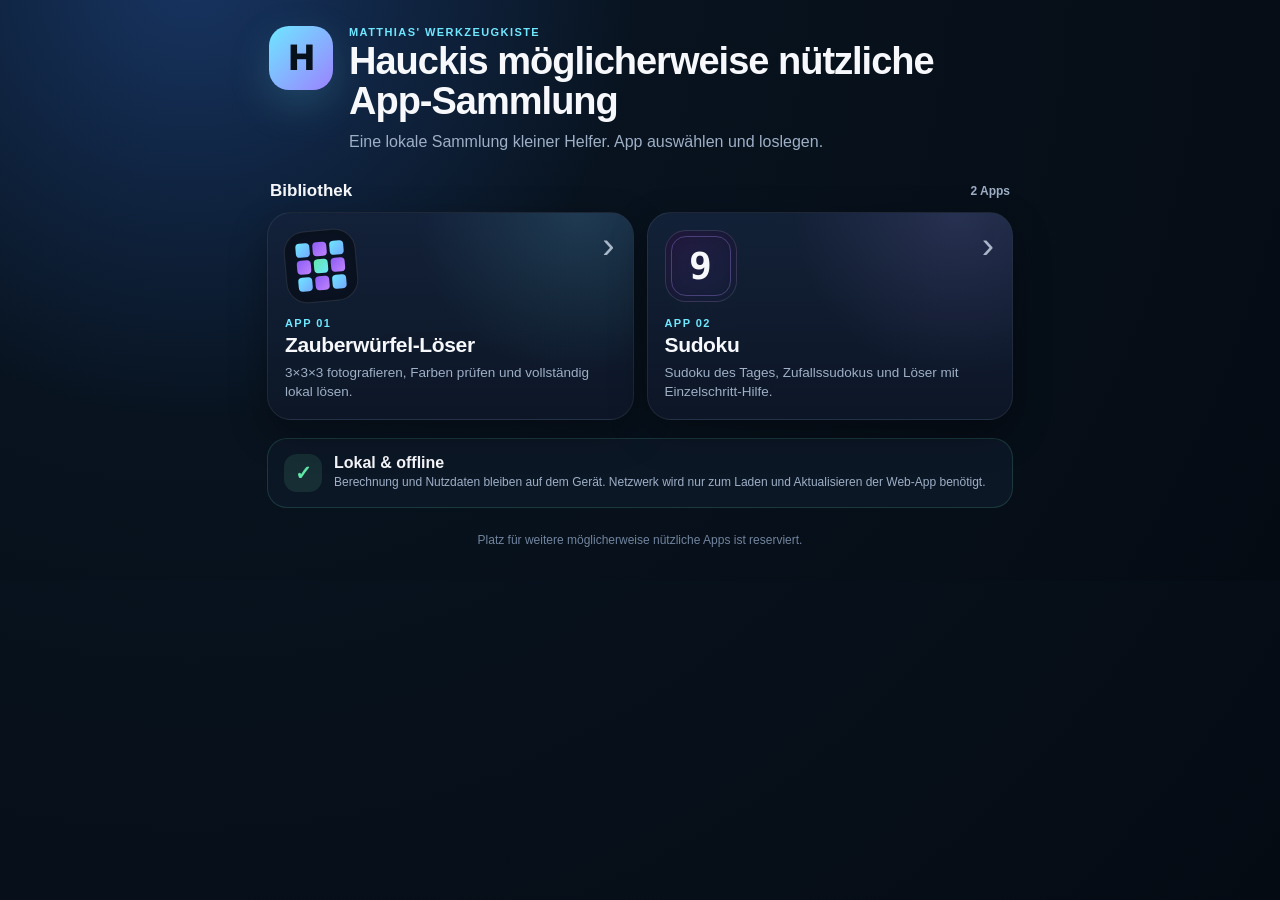
==== Shared/www/index.html @ e5d61eeb "v1.0.0" ====
<!doctype html>
<html lang="de">
<head>
  <meta charset="utf-8">
  <meta name="viewport" content="width=device-width,initial-scale=1,viewport-fit=cover,user-scalable=no">
  <meta name="theme-color" content="#07111c">
  
  <link rel="manifest" href="manifest.webmanifest">
  <link rel="apple-touch-icon" href="icon-192.png">
  <meta name="apple-mobile-web-app-capable" content="yes">
  <meta name="apple-mobile-web-app-status-bar-style" content="black-translucent">
  <meta name="apple-mobile-web-app-title" content="Hauckis Apps">
  <link rel="stylesheet" href="collection.css">
  <title>Hauckis möglicherweise nützliche App-Sammlung</title>
</head>
<body>
  <main class="library-shell">
    <header class="library-hero">
      <div class="collection-mark">H</div>
      <div>
        <div class="eyebrow">Matthias' Werkzeugkiste</div>
        <h1>Hauckis möglicherweise nützliche App-Sammlung</h1>
        <p>Eine lokale Sammlung kleiner Helfer. App auswählen und loslegen.</p>
      </div>
    </header>

    <section class="library-section">
      <div class="section-title"><span>Bibliothek</span><span class="count">2 Apps</span></div>
      <div class="app-grid">
        <a class="app-card cube-card" href="cube.html">
          <div class="app-icon cube-icon" aria-hidden="true"><span></span><span></span><span></span><span></span><span></span><span></span><span></span><span></span><span></span></div>
          <div class="app-card-text">
            <div class="app-number">APP 01</div>
            <h2>Zauberwürfel-Löser</h2>
            <p>3×3×3 fotografieren, Farben prüfen und vollständig lokal lösen.</p>
          </div>
          <div class="open-arrow">›</div>
        </a>

        <a class="app-card sudoku-card" href="sudoku.html">
          <div class="app-icon sudoku-icon" aria-hidden="true">9</div>
          <div class="app-card-text">
            <div class="app-number">APP 02</div>
            <h2>Sudoku</h2>
            <p>Sudoku des Tages, Zufallssudokus und Löser mit Einzelschritt-Hilfe.</p>
          </div>
          <div class="open-arrow">›</div>
        </a>
      </div>
    </section>

    <section class="local-card">
      <div class="shield">✓</div>
      <div><b>Lokal &amp; offline</b><span>Berechnung und Nutzdaten bleiben auf dem Gerät. Netzwerk wird nur zum Laden und Aktualisieren der Web-App benötigt.</span></div>
    </section>

    <div class="future-note">Platz für weitere möglicherweise nützliche Apps ist reserviert.</div>
  </main>
  <script src="pwa.js"></script>
</body>
</html>
---- Shared/www/collection.css ----
:root{--bg:#07111c;--panel:#101b2c;--panel2:#14233a;--text:#f7f8fb;--muted:#9eafc6;--line:#263650;--cyan:#6ee7ff;--violet:#9b82ff;--green:#62e6a7;--safe-b:env(safe-area-inset-bottom)}
*{box-sizing:border-box;-webkit-tap-highlight-color:transparent}html,body{margin:0;min-height:100%;background:radial-gradient(circle at 15% -5%,#173461 0,#08131f 36%,#050b13 100%);color:var(--text);font-family:-apple-system,BlinkMacSystemFont,"SF Pro Display","Segoe UI",sans-serif}.library-shell{width:min(780px,100%);margin:auto;padding:calc(26px + env(safe-area-inset-top)) 17px calc(34px + var(--safe-b))}.library-hero{display:flex;align-items:flex-start;gap:16px;margin:0 2px 28px}.collection-mark{width:64px;height:64px;flex:none;display:grid;place-items:center;border-radius:20px;background:linear-gradient(135deg,var(--cyan),var(--violet));color:#07111c;font-size:35px;font-weight:950;box-shadow:0 14px 42px #6ee7ff2c}.eyebrow,.app-number{font-size:11px;letter-spacing:.13em;text-transform:uppercase;font-weight:850;color:var(--cyan)}h1{font-size:clamp(27px,7vw,38px);line-height:1.04;letter-spacing:-1px;margin:4px 0 9px}.library-hero p{margin:0;color:var(--muted);line-height:1.45}.section-title{display:flex;justify-content:space-between;align-items:center;margin:0 3px 11px;font-weight:850;font-size:17px}.count{font-size:12px;color:var(--muted);font-weight:700}.app-grid{display:grid;gap:13px}.app-card{position:relative;display:flex;align-items:center;gap:15px;text-decoration:none;color:inherit;padding:17px;border:1px solid #ffffff13;border-radius:24px;background:linear-gradient(180deg,#14223aee,#0d1727f4);box-shadow:0 14px 38px #0005;min-height:122px;overflow:hidden}.app-card:before{content:"";position:absolute;inset:0;pointer-events:none;opacity:.13;background:radial-gradient(circle at 85% 0,var(--card-accent),transparent 44%)}.cube-card{--card-accent:#6ee7ff}.sudoku-card{--card-accent:#b49cff}.app-icon{width:72px;height:72px;border-radius:21px;flex:none;background:#0b1424;border:1px solid #ffffff1b;box-shadow:inset 0 0 22px #0004}.cube-icon{display:grid;grid-template-columns:repeat(3,1fr);grid-template-rows:repeat(3,1fr);gap:3px;padding:11px;transform:rotate(-5deg)}.cube-icon span{border-radius:4px;background:linear-gradient(135deg,#6ee7ff,#75a9ff)}.cube-icon span:nth-child(2n){background:linear-gradient(135deg,#8b5cf6,#c084fc)}.cube-icon span:nth-child(5){background:linear-gradient(135deg,#62e6a7,#6ee7ff)}.sudoku-icon{display:grid;place-items:center;font:900 38px/1 ui-monospace,SFMono-Regular,Menlo,monospace;color:#f7f8fb;background:linear-gradient(145deg,#241b43,#14213b);outline:1px solid #a78bfa55;outline-offset:-7px}.app-card-text{min-width:0;flex:1}.app-card h2{margin:4px 0 6px;font-size:21px;letter-spacing:-.35px}.app-card p{margin:0;color:var(--muted);font-size:13.5px;line-height:1.42}.open-arrow{font-size:37px;color:#d9e4f4;opacity:.75;padding-left:2px}.local-card{display:flex;gap:12px;align-items:center;margin-top:18px;padding:15px 16px;border-radius:20px;background:#0c1726;border:1px solid #62e6a72a}.shield{width:38px;height:38px;display:grid;place-items:center;border-radius:13px;background:#62e6a71c;color:var(--green);font-weight:900;font-size:20px}.local-card b,.local-card span{display:block}.local-card span{font-size:12px;color:var(--muted);margin-top:2px;line-height:1.35}.future-note{text-align:center;color:#71849e;font-size:12px;margin-top:25px}@media(min-width:650px){.app-grid{grid-template-columns:1fr 1fr}.app-card{align-items:flex-start;min-height:190px;flex-direction:column}.open-arrow{position:absolute;right:18px;top:12px}}
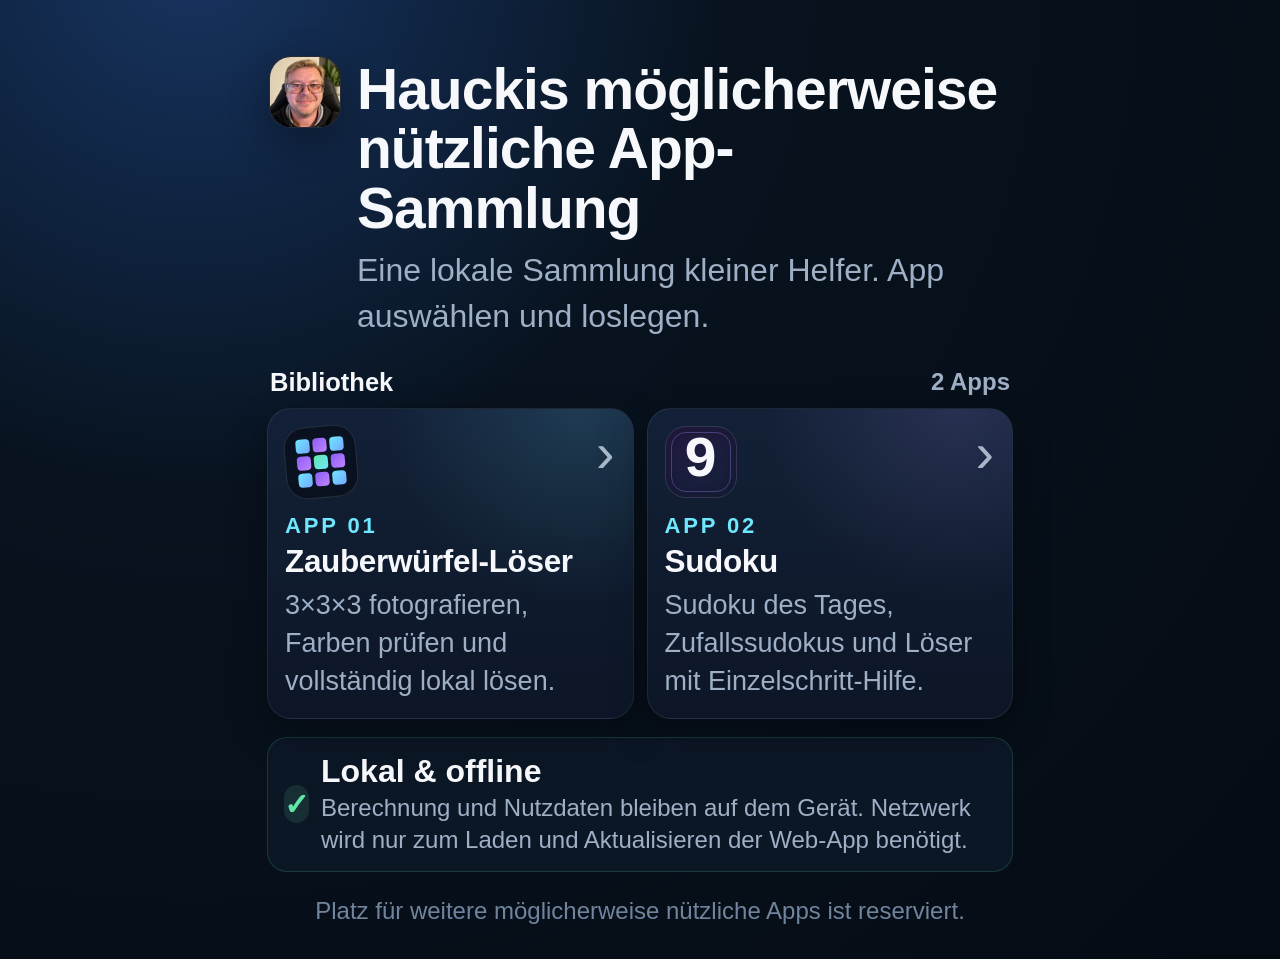
==== commit 0ed3b437: "UI changes, Rubiks corrections" ====
--- a/Shared/www/index.html
+++ b/Shared/www/index.html
@@ -16,9 +16,8 @@
 <body>
   <main class="library-shell">
     <header class="library-hero">
-      <div class="collection-mark">H</div>
+      <div class="collection-mark image-mark"><img src="icon-192.png" alt=""></div>
       <div>
-        <div class="eyebrow">Matthias' Werkzeugkiste</div>
         <h1>Hauckis möglicherweise nützliche App-Sammlung</h1>
         <p>Eine lokale Sammlung kleiner Helfer. App auswählen und loslegen.</p>
       </div>
--- a/Shared/www/collection.css
+++ b/Shared/www/collection.css
@@ -1,2 +1,18 @@
 :root{--bg:#07111c;--panel:#101b2c;--panel2:#14233a;--text:#f7f8fb;--muted:#9eafc6;--line:#263650;--cyan:#6ee7ff;--violet:#9b82ff;--green:#62e6a7;--safe-b:env(safe-area-inset-bottom)}
-*{box-sizing:border-box;-webkit-tap-highlight-color:transparent}html,body{margin:0;min-height:100%;background:radial-gradient(circle at 15% -5%,#173461 0,#08131f 36%,#050b13 100%);color:var(--text);font-family:-apple-system,BlinkMacSystemFont,"SF Pro Display","Segoe UI",sans-serif}.library-shell{width:min(780px,100%);margin:auto;padding:calc(26px + env(safe-area-inset-top)) 17px calc(34px + var(--safe-b))}.library-hero{display:flex;align-items:flex-start;gap:16px;margin:0 2px 28px}.collection-mark{width:64px;height:64px;flex:none;display:grid;place-items:center;border-radius:20px;background:linear-gradient(135deg,var(--cyan),var(--violet));color:#07111c;font-size:35px;font-weight:950;box-shadow:0 14px 42px #6ee7ff2c}.eyebrow,.app-number{font-size:11px;letter-spacing:.13em;text-transform:uppercase;font-weight:850;color:var(--cyan)}h1{font-size:clamp(27px,7vw,38px);line-height:1.04;letter-spacing:-1px;margin:4px 0 9px}.library-hero p{margin:0;color:var(--muted);line-height:1.45}.section-title{display:flex;justify-content:space-between;align-items:center;margin:0 3px 11px;font-weight:850;font-size:17px}.count{font-size:12px;color:var(--muted);font-weight:700}.app-grid{display:grid;gap:13px}.app-card{position:relative;display:flex;align-items:center;gap:15px;text-decoration:none;color:inherit;padding:17px;border:1px solid #ffffff13;border-radius:24px;background:linear-gradient(180deg,#14223aee,#0d1727f4);box-shadow:0 14px 38px #0005;min-height:122px;overflow:hidden}.app-card:before{content:"";position:absolute;inset:0;pointer-events:none;opacity:.13;background:radial-gradient(circle at 85% 0,var(--card-accent),transparent 44%)}.cube-card{--card-accent:#6ee7ff}.sudoku-card{--card-accent:#b49cff}.app-icon{width:72px;height:72px;border-radius:21px;flex:none;background:#0b1424;border:1px solid #ffffff1b;box-shadow:inset 0 0 22px #0004}.cube-icon{display:grid;grid-template-columns:repeat(3,1fr);grid-template-rows:repeat(3,1fr);gap:3px;padding:11px;transform:rotate(-5deg)}.cube-icon span{border-radius:4px;background:linear-gradient(135deg,#6ee7ff,#75a9ff)}.cube-icon span:nth-child(2n){background:linear-gradient(135deg,#8b5cf6,#c084fc)}.cube-icon span:nth-child(5){background:linear-gradient(135deg,#62e6a7,#6ee7ff)}.sudoku-icon{display:grid;place-items:center;font:900 38px/1 ui-monospace,SFMono-Regular,Menlo,monospace;color:#f7f8fb;background:linear-gradient(145deg,#241b43,#14213b);outline:1px solid #a78bfa55;outline-offset:-7px}.app-card-text{min-width:0;flex:1}.app-card h2{margin:4px 0 6px;font-size:21px;letter-spacing:-.35px}.app-card p{margin:0;color:var(--muted);font-size:13.5px;line-height:1.42}.open-arrow{font-size:37px;color:#d9e4f4;opacity:.75;padding-left:2px}.local-card{display:flex;gap:12px;align-items:center;margin-top:18px;padding:15px 16px;border-radius:20px;background:#0c1726;border:1px solid #62e6a72a}.shield{width:38px;height:38px;display:grid;place-items:center;border-radius:13px;background:#62e6a71c;color:var(--green);font-weight:900;font-size:20px}.local-card b,.local-card span{display:block}.local-card span{font-size:12px;color:var(--muted);margin-top:2px;line-height:1.35}.future-note{text-align:center;color:#71849e;font-size:12px;margin-top:25px}@media(min-width:650px){.app-grid{grid-template-columns:1fr 1fr}.app-card{align-items:flex-start;min-height:190px;flex-direction:column}.open-arrow{position:absolute;right:18px;top:12px}}
+*{box-sizing:border-box;-webkit-tap-highlight-color:transparent}html,body{margin:0;min-height:100%;background:radial-gradient(circle at 15% -5%,#173461 0,#08131f 36%,#050b13 100%);color:var(--text);font-family:-apple-system,BlinkMacSystemFont,"SF Pro Display","Segoe UI",sans-serif}.library-shell{width:min(780px,100%);margin:auto;padding:max(56px,calc(40px + env(safe-area-inset-top))) 17px calc(34px + var(--safe-b))}.library-hero{display:flex;align-items:flex-start;gap:16px;margin:0 2px 28px}.collection-mark{width:72px;height:72px;flex:none;display:grid;place-items:center;border-radius:22px;overflow:hidden;background:#0b1424;border:1px solid #ffffff1b;box-shadow:0 14px 42px #0005}.collection-mark img{width:100%;height:100%;object-fit:cover;display:block}.image-mark{padding:0}.eyebrow,.app-number{font-size:11px;letter-spacing:.13em;text-transform:uppercase;font-weight:850;color:var(--cyan)}h1{font-size:clamp(27px,7vw,38px);line-height:1.04;letter-spacing:-1px;margin:4px 0 9px}.library-hero p{margin:0;color:var(--muted);line-height:1.45}.section-title{display:flex;justify-content:space-between;align-items:center;margin:0 3px 11px;font-weight:850;font-size:17px}.count{font-size:12px;color:var(--muted);font-weight:700}.app-grid{display:grid;gap:13px}.app-card{position:relative;display:flex;align-items:center;gap:15px;text-decoration:none;color:inherit;padding:17px;border:1px solid #ffffff13;border-radius:24px;background:linear-gradient(180deg,#14223aee,#0d1727f4);box-shadow:0 14px 38px #0005;min-height:122px;overflow:hidden}.app-card:before{content:"";position:absolute;inset:0;pointer-events:none;opacity:.13;background:radial-gradient(circle at 85% 0,var(--card-accent),transparent 44%)}.cube-card{--card-accent:#6ee7ff}.sudoku-card{--card-accent:#b49cff}.app-icon{width:72px;height:72px;border-radius:21px;flex:none;background:#0b1424;border:1px solid #ffffff1b;box-shadow:inset 0 0 22px #0004}.cube-icon{display:grid;grid-template-columns:repeat(3,1fr);grid-template-rows:repeat(3,1fr);gap:3px;padding:11px;transform:rotate(-5deg)}.cube-icon span{border-radius:4px;background:linear-gradient(135deg,#6ee7ff,#75a9ff)}.cube-icon span:nth-child(2n){background:linear-gradient(135deg,#8b5cf6,#c084fc)}.cube-icon span:nth-child(5){background:linear-gradient(135deg,#62e6a7,#6ee7ff)}.sudoku-icon{display:grid;place-items:center;font:900 38px/1 ui-monospace,SFMono-Regular,Menlo,monospace;color:#f7f8fb;background:linear-gradient(145deg,#241b43,#14213b);outline:1px solid #a78bfa55;outline-offset:-7px}.app-card-text{min-width:0;flex:1}.app-card h2{margin:4px 0 6px;font-size:21px;letter-spacing:-.35px}.app-card p{margin:0;color:var(--muted);font-size:13.5px;line-height:1.42}.open-arrow{font-size:37px;color:#d9e4f4;opacity:.75;padding-left:2px}.local-card{display:flex;gap:12px;align-items:center;margin-top:18px;padding:15px 16px;border-radius:20px;background:#0c1726;border:1px solid #62e6a72a}.shield{width:38px;height:38px;display:grid;place-items:center;border-radius:13px;background:#62e6a71c;color:var(--green);font-weight:900;font-size:20px}.local-card b,.local-card span{display:block}.local-card span{font-size:12px;color:var(--muted);margin-top:2px;line-height:1.35}.future-note{text-align:center;color:#71849e;font-size:12px;margin-top:25px}@media(min-width:650px){.app-grid{grid-template-columns:1fr 1fr}.app-card{align-items:flex-start;min-height:190px;flex-direction:column}.open-arrow{position:absolute;right:18px;top:12px}}
+
+/* v1.0.4: groessere Schrift fuer bessere Lesbarkeit auf Mobilgeraeten. */
+html,body{font-size:32px}
+.collection-mark{font-size:52.5px}
+.eyebrow,.app-number{font-size:22px}
+h1{font-size:clamp(40.5px,10.5vw,57px)}
+.section-title{font-size:25.5px}
+.count{font-size:24px}
+.sudoku-icon{font:900 57px/1 ui-monospace,SFMono-Regular,Menlo,monospace}
+.app-card h2{font-size:31.5px}
+.app-card p{font-size:27px}
+.open-arrow{font-size:55.5px}
+.shield{font-size:30px}
+.local-card span{font-size:24px}
+.future-note{font-size:24px}
+
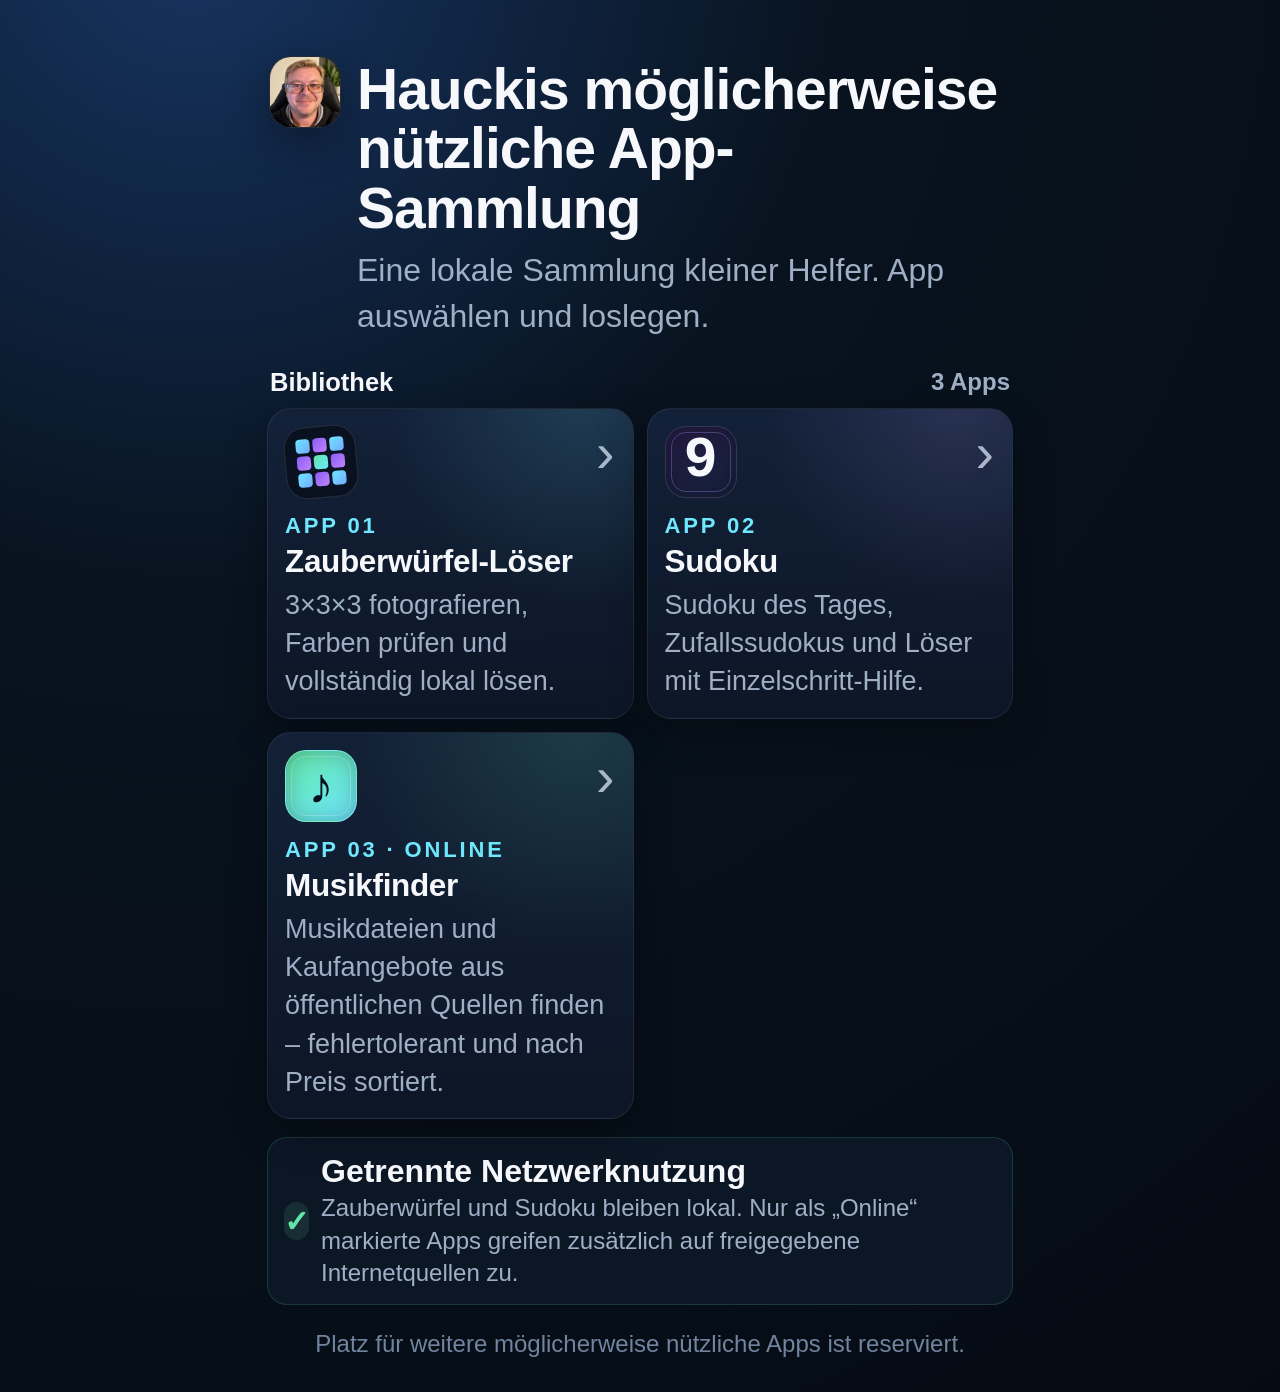
==== commit b12e2784: "Add Musikfinder" ====
--- a/Shared/www/index.html
+++ b/Shared/www/index.html
@@ -4,6 +4,7 @@
   <meta charset="utf-8">
   <meta name="viewport" content="width=device-width,initial-scale=1,viewport-fit=cover,user-scalable=no">
   <meta name="theme-color" content="#07111c">
+  <meta http-equiv="Content-Security-Policy" content="default-src 'self'; connect-src 'none'; img-src 'self' data: blob:; style-src 'self'; script-src 'self'; worker-src 'self'; object-src 'none'; base-uri 'none'; form-action 'none'">
   
   <link rel="manifest" href="manifest.webmanifest">
   <link rel="apple-touch-icon" href="icon-192.png">
@@ -24,7 +25,7 @@
     </header>
 
     <section class="library-section">
-      <div class="section-title"><span>Bibliothek</span><span class="count">2 Apps</span></div>
+      <div class="section-title"><span>Bibliothek</span><span class="count">3 Apps</span></div>
       <div class="app-grid">
         <a class="app-card cube-card" href="cube.html">
           <div class="app-icon cube-icon" aria-hidden="true"><span></span><span></span><span></span><span></span><span></span><span></span><span></span><span></span><span></span></div>
@@ -45,12 +46,23 @@
           </div>
           <div class="open-arrow">›</div>
         </a>
+
+
+        <a class="app-card music-card" href="music.html">
+          <div class="app-icon music-icon" aria-hidden="true">♪</div>
+          <div class="app-card-text">
+            <div class="app-number">APP 03 · ONLINE</div>
+            <h2>Musikfinder</h2>
+            <p>Musikdateien und Kaufangebote aus öffentlichen Quellen finden – fehlertolerant und nach Preis sortiert.</p>
+          </div>
+          <div class="open-arrow">›</div>
+        </a>
       </div>
     </section>
 
     <section class="local-card">
       <div class="shield">✓</div>
-      <div><b>Lokal &amp; offline</b><span>Berechnung und Nutzdaten bleiben auf dem Gerät. Netzwerk wird nur zum Laden und Aktualisieren der Web-App benötigt.</span></div>
+      <div><b>Getrennte Netzwerknutzung</b><span>Zauberwürfel und Sudoku bleiben lokal. Nur als „Online“ markierte Apps greifen zusätzlich auf freigegebene Internetquellen zu.</span></div>
     </section>
 
     <div class="future-note">Platz für weitere möglicherweise nützliche Apps ist reserviert.</div>
--- a/Shared/www/collection.css
+++ b/Shared/www/collection.css
@@ -1,5 +1,5 @@
 :root{--bg:#07111c;--panel:#101b2c;--panel2:#14233a;--text:#f7f8fb;--muted:#9eafc6;--line:#263650;--cyan:#6ee7ff;--violet:#9b82ff;--green:#62e6a7;--safe-b:env(safe-area-inset-bottom)}
-*{box-sizing:border-box;-webkit-tap-highlight-color:transparent}html,body{margin:0;min-height:100%;background:radial-gradient(circle at 15% -5%,#173461 0,#08131f 36%,#050b13 100%);color:var(--text);font-family:-apple-system,BlinkMacSystemFont,"SF Pro Display","Segoe UI",sans-serif}.library-shell{width:min(780px,100%);margin:auto;padding:max(56px,calc(40px + env(safe-area-inset-top))) 17px calc(34px + var(--safe-b))}.library-hero{display:flex;align-items:flex-start;gap:16px;margin:0 2px 28px}.collection-mark{width:72px;height:72px;flex:none;display:grid;place-items:center;border-radius:22px;overflow:hidden;background:#0b1424;border:1px solid #ffffff1b;box-shadow:0 14px 42px #0005}.collection-mark img{width:100%;height:100%;object-fit:cover;display:block}.image-mark{padding:0}.eyebrow,.app-number{font-size:11px;letter-spacing:.13em;text-transform:uppercase;font-weight:850;color:var(--cyan)}h1{font-size:clamp(27px,7vw,38px);line-height:1.04;letter-spacing:-1px;margin:4px 0 9px}.library-hero p{margin:0;color:var(--muted);line-height:1.45}.section-title{display:flex;justify-content:space-between;align-items:center;margin:0 3px 11px;font-weight:850;font-size:17px}.count{font-size:12px;color:var(--muted);font-weight:700}.app-grid{display:grid;gap:13px}.app-card{position:relative;display:flex;align-items:center;gap:15px;text-decoration:none;color:inherit;padding:17px;border:1px solid #ffffff13;border-radius:24px;background:linear-gradient(180deg,#14223aee,#0d1727f4);box-shadow:0 14px 38px #0005;min-height:122px;overflow:hidden}.app-card:before{content:"";position:absolute;inset:0;pointer-events:none;opacity:.13;background:radial-gradient(circle at 85% 0,var(--card-accent),transparent 44%)}.cube-card{--card-accent:#6ee7ff}.sudoku-card{--card-accent:#b49cff}.app-icon{width:72px;height:72px;border-radius:21px;flex:none;background:#0b1424;border:1px solid #ffffff1b;box-shadow:inset 0 0 22px #0004}.cube-icon{display:grid;grid-template-columns:repeat(3,1fr);grid-template-rows:repeat(3,1fr);gap:3px;padding:11px;transform:rotate(-5deg)}.cube-icon span{border-radius:4px;background:linear-gradient(135deg,#6ee7ff,#75a9ff)}.cube-icon span:nth-child(2n){background:linear-gradient(135deg,#8b5cf6,#c084fc)}.cube-icon span:nth-child(5){background:linear-gradient(135deg,#62e6a7,#6ee7ff)}.sudoku-icon{display:grid;place-items:center;font:900 38px/1 ui-monospace,SFMono-Regular,Menlo,monospace;color:#f7f8fb;background:linear-gradient(145deg,#241b43,#14213b);outline:1px solid #a78bfa55;outline-offset:-7px}.app-card-text{min-width:0;flex:1}.app-card h2{margin:4px 0 6px;font-size:21px;letter-spacing:-.35px}.app-card p{margin:0;color:var(--muted);font-size:13.5px;line-height:1.42}.open-arrow{font-size:37px;color:#d9e4f4;opacity:.75;padding-left:2px}.local-card{display:flex;gap:12px;align-items:center;margin-top:18px;padding:15px 16px;border-radius:20px;background:#0c1726;border:1px solid #62e6a72a}.shield{width:38px;height:38px;display:grid;place-items:center;border-radius:13px;background:#62e6a71c;color:var(--green);font-weight:900;font-size:20px}.local-card b,.local-card span{display:block}.local-card span{font-size:12px;color:var(--muted);margin-top:2px;line-height:1.35}.future-note{text-align:center;color:#71849e;font-size:12px;margin-top:25px}@media(min-width:650px){.app-grid{grid-template-columns:1fr 1fr}.app-card{align-items:flex-start;min-height:190px;flex-direction:column}.open-arrow{position:absolute;right:18px;top:12px}}
+*{box-sizing:border-box;-webkit-tap-highlight-color:transparent}html,body{margin:0;min-height:100%;background:radial-gradient(circle at 15% -5%,#173461 0,#08131f 36%,#050b13 100%);color:var(--text);font-family:-apple-system,BlinkMacSystemFont,"SF Pro Display","Segoe UI",sans-serif}.library-shell{width:min(780px,100%);margin:auto;padding:max(56px,calc(40px + env(safe-area-inset-top))) 17px calc(34px + var(--safe-b))}.library-hero{display:flex;align-items:flex-start;gap:16px;margin:0 2px 28px}.collection-mark{width:72px;height:72px;flex:none;display:grid;place-items:center;border-radius:22px;overflow:hidden;background:#0b1424;border:1px solid #ffffff1b;box-shadow:0 14px 42px #0005}.collection-mark img{width:100%;height:100%;object-fit:cover;display:block}.image-mark{padding:0}.eyebrow,.app-number{font-size:11px;letter-spacing:.13em;text-transform:uppercase;font-weight:850;color:var(--cyan)}h1{font-size:clamp(27px,7vw,38px);line-height:1.04;letter-spacing:-1px;margin:4px 0 9px}.library-hero p{margin:0;color:var(--muted);line-height:1.45}.section-title{display:flex;justify-content:space-between;align-items:center;margin:0 3px 11px;font-weight:850;font-size:17px}.count{font-size:12px;color:var(--muted);font-weight:700}.app-grid{display:grid;gap:13px}.app-card{position:relative;display:flex;align-items:center;gap:15px;text-decoration:none;color:inherit;padding:17px;border:1px solid #ffffff13;border-radius:24px;background:linear-gradient(180deg,#14223aee,#0d1727f4);box-shadow:0 14px 38px #0005;min-height:122px;overflow:hidden}.app-card:before{content:"";position:absolute;inset:0;pointer-events:none;opacity:.13;background:radial-gradient(circle at 85% 0,var(--card-accent),transparent 44%)}.cube-card{--card-accent:#6ee7ff}.sudoku-card{--card-accent:#b49cff}.music-card{--card-accent:#62e6a7}.app-icon{width:72px;height:72px;border-radius:21px;flex:none;background:#0b1424;border:1px solid #ffffff1b;box-shadow:inset 0 0 22px #0004}.cube-icon{display:grid;grid-template-columns:repeat(3,1fr);grid-template-rows:repeat(3,1fr);gap:3px;padding:11px;transform:rotate(-5deg)}.cube-icon span{border-radius:4px;background:linear-gradient(135deg,#6ee7ff,#75a9ff)}.cube-icon span:nth-child(2n){background:linear-gradient(135deg,#8b5cf6,#c084fc)}.cube-icon span:nth-child(5){background:linear-gradient(135deg,#62e6a7,#6ee7ff)}.music-icon{display:grid;place-items:center;font:900 50px/1 Georgia,serif;color:#06111d;background:linear-gradient(145deg,#62e6a7,#6ee7ff);outline:1px solid #ffffff33;outline-offset:-7px}.sudoku-icon{display:grid;place-items:center;font:900 38px/1 ui-monospace,SFMono-Regular,Menlo,monospace;color:#f7f8fb;background:linear-gradient(145deg,#241b43,#14213b);outline:1px solid #a78bfa55;outline-offset:-7px}.app-card-text{min-width:0;flex:1}.app-card h2{margin:4px 0 6px;font-size:21px;letter-spacing:-.35px}.app-card p{margin:0;color:var(--muted);font-size:13.5px;line-height:1.42}.open-arrow{font-size:37px;color:#d9e4f4;opacity:.75;padding-left:2px}.local-card{display:flex;gap:12px;align-items:center;margin-top:18px;padding:15px 16px;border-radius:20px;background:#0c1726;border:1px solid #62e6a72a}.shield{width:38px;height:38px;display:grid;place-items:center;border-radius:13px;background:#62e6a71c;color:var(--green);font-weight:900;font-size:20px}.local-card b,.local-card span{display:block}.local-card span{font-size:12px;color:var(--muted);margin-top:2px;line-height:1.35}.future-note{text-align:center;color:#71849e;font-size:12px;margin-top:25px}@media(min-width:650px){.app-grid{grid-template-columns:1fr 1fr}.app-card{align-items:flex-start;min-height:190px;flex-direction:column}.open-arrow{position:absolute;right:18px;top:12px}}
 
 /* v1.0.4: groessere Schrift fuer bessere Lesbarkeit auf Mobilgeraeten. */
 html,body{font-size:32px}
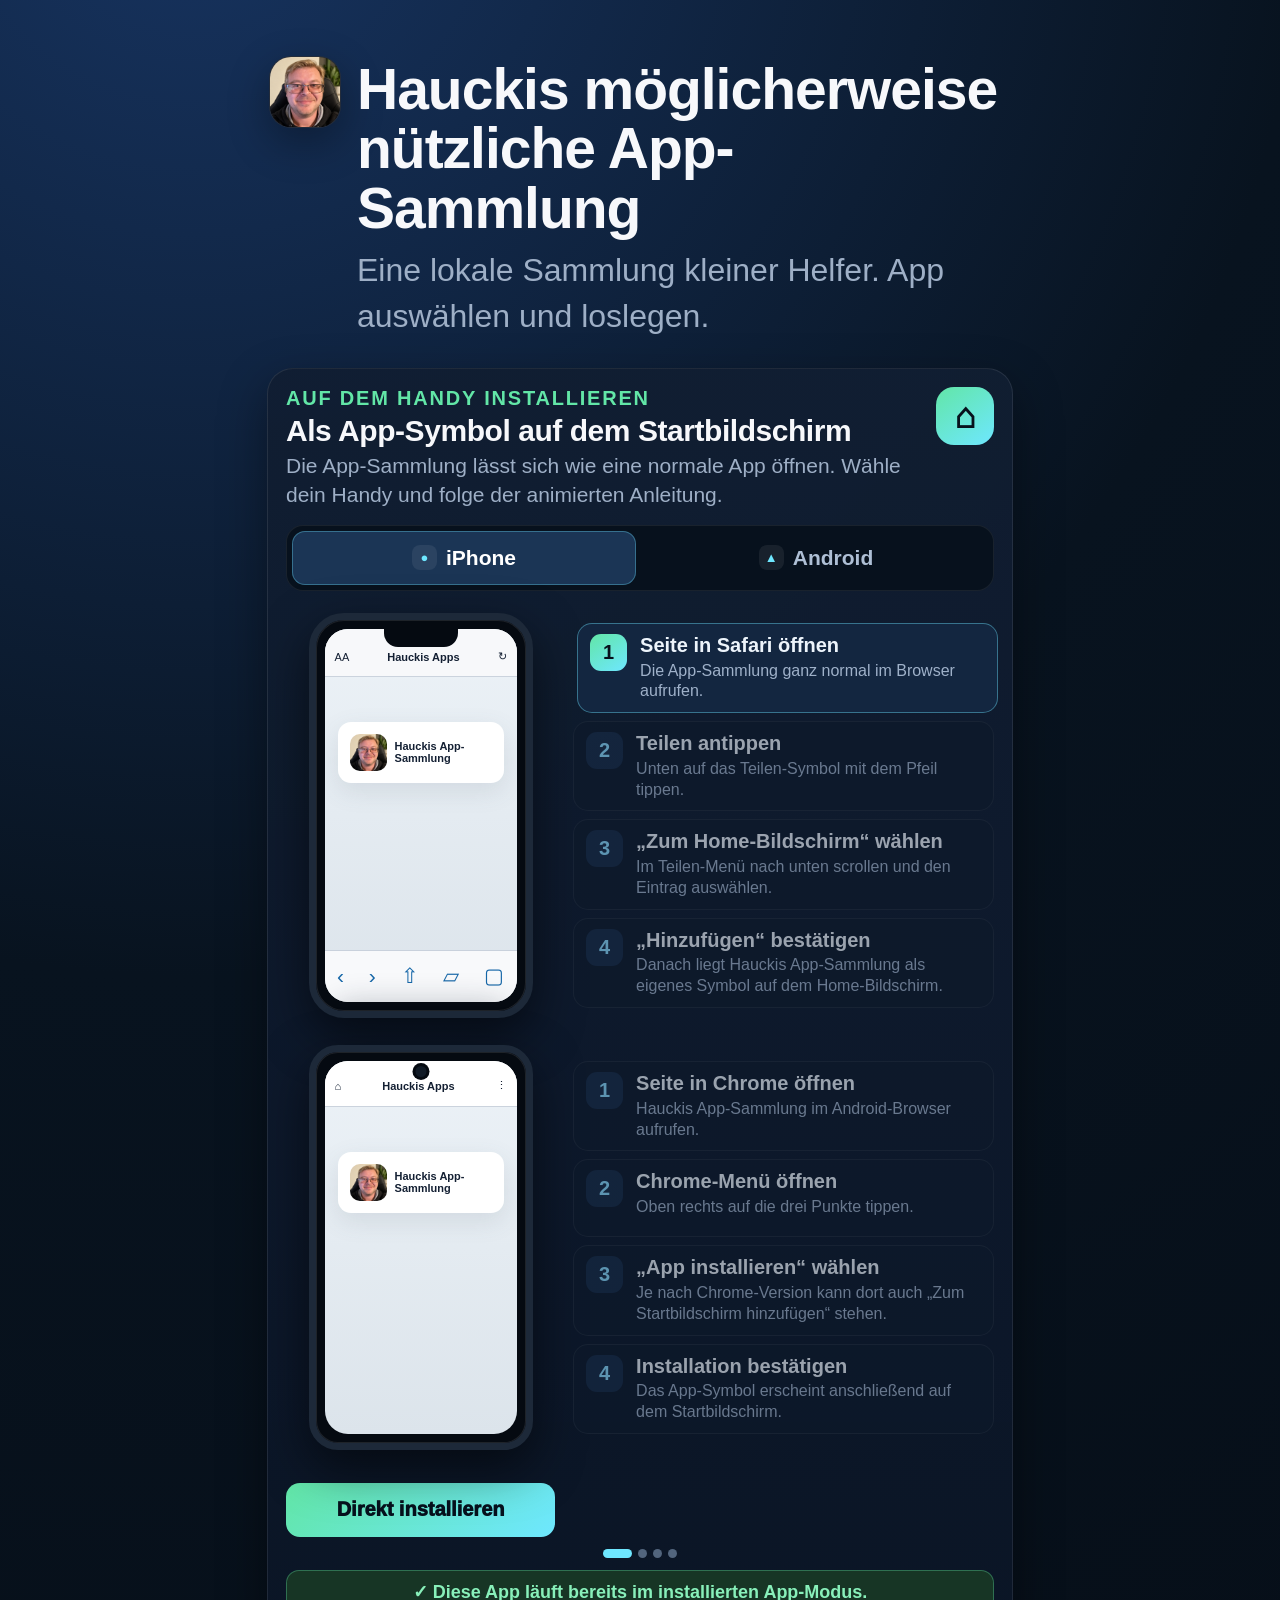
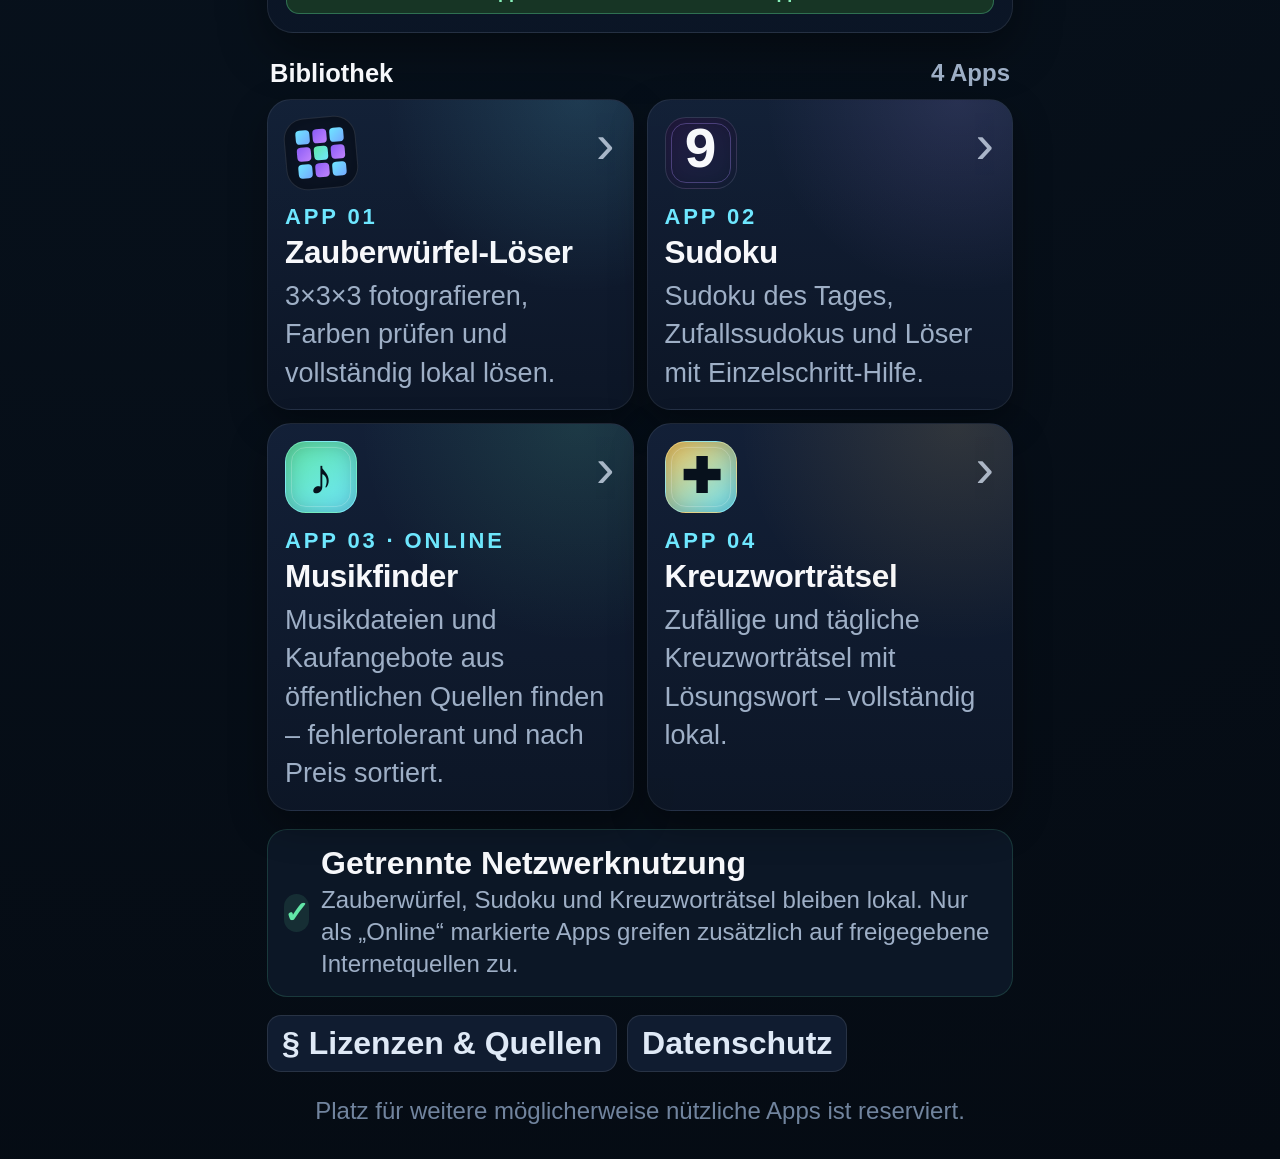
==== commit c12cc146: "Initial release v1.0.0" ====
--- a/Shared/www/index.html
+++ b/Shared/www/index.html
@@ -24,8 +24,92 @@
       </div>
     </header>
 
+
+    <section class="install-card" aria-labelledby="install-title">
+      <div class="install-heading">
+        <div>
+          <div class="install-kicker">Auf dem Handy installieren</div>
+          <h2 id="install-title">Als App-Symbol auf dem Startbildschirm</h2>
+          <p>Die App-Sammlung lässt sich wie eine normale App öffnen. Wähle dein Handy und folge der animierten Anleitung.</p>
+        </div>
+        <div class="install-badge" aria-hidden="true">⌂</div>
+      </div>
+
+      <div class="install-platforms" role="tablist" aria-label="Installationsanleitung auswählen">
+        <button id="install-ios-tab" class="install-platform active" type="button" role="tab" aria-selected="true" data-platform="ios">
+          <span class="platform-icon">●</span><span>iPhone</span>
+        </button>
+        <button id="install-android-tab" class="install-platform" type="button" role="tab" aria-selected="false" data-platform="android">
+          <span class="platform-icon">▲</span><span>Android</span>
+        </button>
+      </div>
+
+      <div class="install-demo" data-platform-view="ios">
+        <div class="phone-stage" aria-hidden="true">
+          <div class="phone-frame">
+            <div class="phone-notch"></div>
+            <div class="phone-screen">
+              <div class="browser-bar"><span>AA</span><b>Hauckis Apps</b><span>↻</span></div>
+              <div class="mini-app"><img src="icon-192.png" alt=""><span>Hauckis App-Sammlung</span></div>
+              <div class="ios-actionbar">
+                <span>‹</span><span>›</span><span class="demo-target target-share">⇧</span><span>▱</span><span>▢</span>
+              </div>
+              <div class="share-sheet">
+                <div class="sheet-handle"></div>
+                <div class="sheet-row"><span>□</span><b>Zum Home-Bildschirm</b><span>›</span></div>
+                <div class="sheet-row add-row"><span>＋</span><b>Hinzufügen</b><span>✓</span></div>
+              </div>
+              <div class="home-result"><img src="icon-192.png" alt=""><span>Hauckis Apps</span></div>
+              <div class="tap-pulse"></div>
+            </div>
+          </div>
+        </div>
+
+        <div class="install-steps" data-steps="ios">
+          <button class="install-step active" type="button" data-step="0"><b>1</b><span><strong>Seite in Safari öffnen</strong><small>Die App-Sammlung ganz normal im Browser aufrufen.</small></span></button>
+          <button class="install-step" type="button" data-step="1"><b>2</b><span><strong>Teilen antippen</strong><small>Unten auf das Teilen-Symbol mit dem Pfeil tippen.</small></span></button>
+          <button class="install-step" type="button" data-step="2"><b>3</b><span><strong>„Zum Home-Bildschirm“ wählen</strong><small>Im Teilen-Menü nach unten scrollen und den Eintrag auswählen.</small></span></button>
+          <button class="install-step" type="button" data-step="3"><b>4</b><span><strong>„Hinzufügen“ bestätigen</strong><small>Danach liegt Hauckis App-Sammlung als eigenes Symbol auf dem Home-Bildschirm.</small></span></button>
+        </div>
+      </div>
+
+      <div class="install-demo hidden" data-platform-view="android">
+        <div class="phone-stage" aria-hidden="true">
+          <div class="phone-frame android-phone">
+            <div class="phone-camera"></div>
+            <div class="phone-screen">
+              <div class="android-bar"><span>⌂</span><b>Hauckis Apps</b><span class="demo-target target-menu">⋮</span></div>
+              <div class="mini-app"><img src="icon-192.png" alt=""><span>Hauckis App-Sammlung</span></div>
+              <div class="android-menu">
+                <div class="menu-row">Neuer Tab</div>
+                <div class="menu-row install-row">App installieren</div>
+                <div class="menu-row">Zum Startbildschirm hinzufügen</div>
+              </div>
+              <div class="android-confirm">
+                <img src="icon-192.png" alt=""><b>Hauckis App-Sammlung</b>
+                <span>INSTALLIEREN</span>
+              </div>
+              <div class="home-result android-result"><img src="icon-192.png" alt=""><span>Hauckis Apps</span></div>
+              <div class="tap-pulse"></div>
+            </div>
+          </div>
+        </div>
+
+        <div class="install-steps" data-steps="android">
+          <button class="install-step active" type="button" data-step="0"><b>1</b><span><strong>Seite in Chrome öffnen</strong><small>Hauckis App-Sammlung im Android-Browser aufrufen.</small></span></button>
+          <button class="install-step" type="button" data-step="1"><b>2</b><span><strong>Chrome-Menü öffnen</strong><small>Oben rechts auf die drei Punkte tippen.</small></span></button>
+          <button class="install-step" type="button" data-step="2"><b>3</b><span><strong>„App installieren“ wählen</strong><small>Je nach Chrome-Version kann dort auch „Zum Startbildschirm hinzufügen“ stehen.</small></span></button>
+          <button class="install-step" type="button" data-step="3"><b>4</b><span><strong>Installation bestätigen</strong><small>Das App-Symbol erscheint anschließend auf dem Startbildschirm.</small></span></button>
+        </div>
+        <button id="android-install-now" class="install-now hidden" type="button">Direkt installieren</button>
+      </div>
+
+      <div class="install-progress" aria-hidden="true"><span></span><span></span><span></span><span></span></div>
+      <div id="installed-note" class="installed-note hidden">✓ Diese App läuft bereits im installierten App-Modus.</div>
+    </section>
+
     <section class="library-section">
-      <div class="section-title"><span>Bibliothek</span><span class="count">3 Apps</span></div>
+      <div class="section-title"><span>Bibliothek</span><span class="count">4 Apps</span></div>
       <div class="app-grid">
         <a class="app-card cube-card" href="cube.html">
           <div class="app-icon cube-icon" aria-hidden="true"><span></span><span></span><span></span><span></span><span></span><span></span><span></span><span></span><span></span></div>
@@ -57,16 +141,28 @@
           </div>
           <div class="open-arrow">›</div>
         </a>
+
+        <a class="app-card crossword-card" href="crossword.html">
+          <div class="app-icon crossword-icon" aria-hidden="true">✚</div>
+          <div class="app-card-text">
+            <div class="app-number">APP 04</div>
+            <h2>Kreuzworträtsel</h2>
+            <p>Zufällige und tägliche Kreuzworträtsel mit Lösungswort – vollständig lokal.</p>
+          </div>
+          <div class="open-arrow">›</div>
+        </a>
       </div>
     </section>
 
     <section class="local-card">
       <div class="shield">✓</div>
-      <div><b>Getrennte Netzwerknutzung</b><span>Zauberwürfel und Sudoku bleiben lokal. Nur als „Online“ markierte Apps greifen zusätzlich auf freigegebene Internetquellen zu.</span></div>
+      <div><b>Getrennte Netzwerknutzung</b><span>Zauberwürfel, Sudoku und Kreuzworträtsel bleiben lokal. Nur als „Online“ markierte Apps greifen zusätzlich auf freigegebene Internetquellen zu.</span></div>
     </section>
 
+    <div class="legal-links"><a href="licenses.html">§ Lizenzen &amp; Quellen</a><a href="privacy.html">Datenschutz</a></div>
     <div class="future-note">Platz für weitere möglicherweise nützliche Apps ist reserviert.</div>
   </main>
+  <script src="install-guide.js"></script>
   <script src="pwa.js"></script>
 </body>
 </html>
--- a/Shared/www/collection.css
+++ b/Shared/www/collection.css
@@ -1,5 +1,5 @@
 :root{--bg:#07111c;--panel:#101b2c;--panel2:#14233a;--text:#f7f8fb;--muted:#9eafc6;--line:#263650;--cyan:#6ee7ff;--violet:#9b82ff;--green:#62e6a7;--safe-b:env(safe-area-inset-bottom)}
-*{box-sizing:border-box;-webkit-tap-highlight-color:transparent}html,body{margin:0;min-height:100%;background:radial-gradient(circle at 15% -5%,#173461 0,#08131f 36%,#050b13 100%);color:var(--text);font-family:-apple-system,BlinkMacSystemFont,"SF Pro Display","Segoe UI",sans-serif}.library-shell{width:min(780px,100%);margin:auto;padding:max(56px,calc(40px + env(safe-area-inset-top))) 17px calc(34px + var(--safe-b))}.library-hero{display:flex;align-items:flex-start;gap:16px;margin:0 2px 28px}.collection-mark{width:72px;height:72px;flex:none;display:grid;place-items:center;border-radius:22px;overflow:hidden;background:#0b1424;border:1px solid #ffffff1b;box-shadow:0 14px 42px #0005}.collection-mark img{width:100%;height:100%;object-fit:cover;display:block}.image-mark{padding:0}.eyebrow,.app-number{font-size:11px;letter-spacing:.13em;text-transform:uppercase;font-weight:850;color:var(--cyan)}h1{font-size:clamp(27px,7vw,38px);line-height:1.04;letter-spacing:-1px;margin:4px 0 9px}.library-hero p{margin:0;color:var(--muted);line-height:1.45}.section-title{display:flex;justify-content:space-between;align-items:center;margin:0 3px 11px;font-weight:850;font-size:17px}.count{font-size:12px;color:var(--muted);font-weight:700}.app-grid{display:grid;gap:13px}.app-card{position:relative;display:flex;align-items:center;gap:15px;text-decoration:none;color:inherit;padding:17px;border:1px solid #ffffff13;border-radius:24px;background:linear-gradient(180deg,#14223aee,#0d1727f4);box-shadow:0 14px 38px #0005;min-height:122px;overflow:hidden}.app-card:before{content:"";position:absolute;inset:0;pointer-events:none;opacity:.13;background:radial-gradient(circle at 85% 0,var(--card-accent),transparent 44%)}.cube-card{--card-accent:#6ee7ff}.sudoku-card{--card-accent:#b49cff}.music-card{--card-accent:#62e6a7}.app-icon{width:72px;height:72px;border-radius:21px;flex:none;background:#0b1424;border:1px solid #ffffff1b;box-shadow:inset 0 0 22px #0004}.cube-icon{display:grid;grid-template-columns:repeat(3,1fr);grid-template-rows:repeat(3,1fr);gap:3px;padding:11px;transform:rotate(-5deg)}.cube-icon span{border-radius:4px;background:linear-gradient(135deg,#6ee7ff,#75a9ff)}.cube-icon span:nth-child(2n){background:linear-gradient(135deg,#8b5cf6,#c084fc)}.cube-icon span:nth-child(5){background:linear-gradient(135deg,#62e6a7,#6ee7ff)}.music-icon{display:grid;place-items:center;font:900 50px/1 Georgia,serif;color:#06111d;background:linear-gradient(145deg,#62e6a7,#6ee7ff);outline:1px solid #ffffff33;outline-offset:-7px}.sudoku-icon{display:grid;place-items:center;font:900 38px/1 ui-monospace,SFMono-Regular,Menlo,monospace;color:#f7f8fb;background:linear-gradient(145deg,#241b43,#14213b);outline:1px solid #a78bfa55;outline-offset:-7px}.app-card-text{min-width:0;flex:1}.app-card h2{margin:4px 0 6px;font-size:21px;letter-spacing:-.35px}.app-card p{margin:0;color:var(--muted);font-size:13.5px;line-height:1.42}.open-arrow{font-size:37px;color:#d9e4f4;opacity:.75;padding-left:2px}.local-card{display:flex;gap:12px;align-items:center;margin-top:18px;padding:15px 16px;border-radius:20px;background:#0c1726;border:1px solid #62e6a72a}.shield{width:38px;height:38px;display:grid;place-items:center;border-radius:13px;background:#62e6a71c;color:var(--green);font-weight:900;font-size:20px}.local-card b,.local-card span{display:block}.local-card span{font-size:12px;color:var(--muted);margin-top:2px;line-height:1.35}.future-note{text-align:center;color:#71849e;font-size:12px;margin-top:25px}@media(min-width:650px){.app-grid{grid-template-columns:1fr 1fr}.app-card{align-items:flex-start;min-height:190px;flex-direction:column}.open-arrow{position:absolute;right:18px;top:12px}}
+*{box-sizing:border-box;-webkit-tap-highlight-color:transparent}html,body{margin:0;min-height:100%;background:radial-gradient(circle at 15% -5%,#173461 0,#08131f 36%,#050b13 100%);color:var(--text);font-family:-apple-system,BlinkMacSystemFont,"SF Pro Display","Segoe UI",sans-serif}.library-shell{width:min(780px,100%);margin:auto;padding:max(56px,calc(40px + env(safe-area-inset-top))) 17px calc(34px + var(--safe-b))}.library-hero{display:flex;align-items:flex-start;gap:16px;margin:0 2px 28px}.collection-mark{width:72px;height:72px;flex:none;display:grid;place-items:center;border-radius:22px;overflow:hidden;background:#0b1424;border:1px solid #ffffff1b;box-shadow:0 14px 42px #0005}.collection-mark img{width:100%;height:100%;object-fit:cover;display:block}.image-mark{padding:0}.eyebrow,.app-number{font-size:11px;letter-spacing:.13em;text-transform:uppercase;font-weight:850;color:var(--cyan)}h1{font-size:clamp(27px,7vw,38px);line-height:1.04;letter-spacing:-1px;margin:4px 0 9px}.library-hero p{margin:0;color:var(--muted);line-height:1.45}.section-title{display:flex;justify-content:space-between;align-items:center;margin:0 3px 11px;font-weight:850;font-size:17px}.count{font-size:12px;color:var(--muted);font-weight:700}.app-grid{display:grid;gap:13px}.app-card{position:relative;display:flex;align-items:center;gap:15px;text-decoration:none;color:inherit;padding:17px;border:1px solid #ffffff13;border-radius:24px;background:linear-gradient(180deg,#14223aee,#0d1727f4);box-shadow:0 14px 38px #0005;min-height:122px;overflow:hidden}.app-card:before{content:"";position:absolute;inset:0;pointer-events:none;opacity:.13;background:radial-gradient(circle at 85% 0,var(--card-accent),transparent 44%)}.cube-card{--card-accent:#6ee7ff}.sudoku-card{--card-accent:#b49cff}.music-card{--card-accent:#62e6a7}.crossword-card{--card-accent:#f7c75d}.app-icon{width:72px;height:72px;border-radius:21px;flex:none;background:#0b1424;border:1px solid #ffffff1b;box-shadow:inset 0 0 22px #0004}.cube-icon{display:grid;grid-template-columns:repeat(3,1fr);grid-template-rows:repeat(3,1fr);gap:3px;padding:11px;transform:rotate(-5deg)}.cube-icon span{border-radius:4px;background:linear-gradient(135deg,#6ee7ff,#75a9ff)}.cube-icon span:nth-child(2n){background:linear-gradient(135deg,#8b5cf6,#c084fc)}.cube-icon span:nth-child(5){background:linear-gradient(135deg,#62e6a7,#6ee7ff)}.music-icon{display:grid;place-items:center;font:900 50px/1 Georgia,serif;color:#06111d;background:linear-gradient(145deg,#62e6a7,#6ee7ff);outline:1px solid #ffffff33;outline-offset:-7px}.sudoku-icon{display:grid;place-items:center;font:900 38px/1 ui-monospace,SFMono-Regular,Menlo,monospace;color:#f7f8fb;background:linear-gradient(145deg,#241b43,#14213b);outline:1px solid #a78bfa55;outline-offset:-7px}.app-card-text{min-width:0;flex:1}.app-card h2{margin:4px 0 6px;font-size:21px;letter-spacing:-.35px}.app-card p{margin:0;color:var(--muted);font-size:13.5px;line-height:1.42}.open-arrow{font-size:37px;color:#d9e4f4;opacity:.75;padding-left:2px}.local-card{display:flex;gap:12px;align-items:center;margin-top:18px;padding:15px 16px;border-radius:20px;background:#0c1726;border:1px solid #62e6a72a}.shield{width:38px;height:38px;display:grid;place-items:center;border-radius:13px;background:#62e6a71c;color:var(--green);font-weight:900;font-size:20px}.local-card b,.local-card span{display:block}.local-card span{font-size:12px;color:var(--muted);margin-top:2px;line-height:1.35}.future-note{text-align:center;color:#71849e;font-size:12px;margin-top:25px}@media(min-width:650px){.app-grid{grid-template-columns:1fr 1fr}.app-card{align-items:flex-start;min-height:190px;flex-direction:column}.open-arrow{position:absolute;right:18px;top:12px}}
 
 /* v1.0.4: groessere Schrift fuer bessere Lesbarkeit auf Mobilgeraeten. */
 html,body{font-size:32px}
@@ -16,3 +16,25 @@
 .local-card span{font-size:24px}
 .future-note{font-size:24px}
 
+
+.crossword-icon{display:grid;place-items:center;font:900 48px/1 Georgia,serif;color:#07111c;background:linear-gradient(145deg,#f7c75d,#6ee7ff);outline:1px solid #ffffff33;outline-offset:-7px}
+
+
+/* Build 26: animierte PWA-Installationsanleitung auf der Startseite. */
+.install-card{margin:0 0 26px;padding:18px;border-radius:26px;background:linear-gradient(180deg,#111e32f4,#0b1627f7);border:1px solid #ffffff16;box-shadow:0 18px 48px #0006;overflow:hidden}
+.install-heading{display:flex;align-items:flex-start;justify-content:space-between;gap:14px}.install-heading>div:first-child{min-width:0}.install-kicker{font-size:20px;letter-spacing:.09em;text-transform:uppercase;font-weight:900;color:var(--green)}.install-heading h2{margin:5px 0 5px;font-size:30px;line-height:1.08;letter-spacing:-.45px}.install-heading p{margin:0;color:var(--muted);font-size:21px;line-height:1.38}.install-badge{width:58px;height:58px;flex:none;display:grid;place-items:center;border-radius:18px;background:linear-gradient(145deg,#62e6a7,#6ee7ff);color:#07111c;font-size:35px;font-weight:950}
+.install-platforms{display:grid;grid-template-columns:1fr 1fr;gap:8px;margin-top:15px;padding:5px;border-radius:17px;background:#07111d;border:1px solid #ffffff12}.install-platform{min-height:54px;border:0;border-radius:13px;background:transparent;color:#aebfd5;font-size:21px;font-weight:900;display:flex;align-items:center;justify-content:center;gap:9px}.install-platform.active{background:#1b3555;color:#fff;box-shadow:inset 0 0 0 1px #6ee7ff55}.platform-icon{width:25px;height:25px;display:grid;place-items:center;border-radius:8px;background:#ffffff12;font-size:13px;color:var(--cyan)}
+.install-demo{display:grid;grid-template-columns:minmax(235px,.78fr) 1.22fr;gap:18px;align-items:center;margin-top:17px}.phone-stage{display:grid;place-items:center;min-height:410px;padding:5px}.phone-frame{width:224px;height:405px;border:7px solid #1d2939;border-radius:35px;background:#050a11;padding:9px;position:relative;box-shadow:0 18px 48px #0008,inset 0 0 0 1px #ffffff1a}.phone-notch{position:absolute;z-index:6;top:8px;left:50%;width:74px;height:19px;transform:translateX(-50%);border-radius:0 0 14px 14px;background:#050a11}.phone-camera{position:absolute;z-index:6;top:14px;left:50%;width:11px;height:11px;transform:translateX(-50%);border-radius:50%;background:#111b27;box-shadow:0 0 0 3px #050a11}.phone-screen{position:relative;height:100%;overflow:hidden;border-radius:23px;background:linear-gradient(180deg,#ecf2f7,#dce4eb);color:#142033;font-size:12px}.browser-bar,.android-bar{height:48px;padding:16px 10px 7px;display:flex;align-items:center;justify-content:space-between;gap:8px;background:#f7f8fa;border-bottom:1px solid #cbd3dd;font-size:11px}.browser-bar b,.android-bar b{max-width:125px;overflow:hidden;text-overflow:ellipsis;white-space:nowrap}.mini-app{display:flex;align-items:center;gap:8px;margin:45px 13px 0;padding:12px;border-radius:13px;background:#fff;box-shadow:0 8px 25px #55606d22;font-size:11px;font-weight:800}.mini-app img,.home-result img,.android-confirm img{width:37px;height:37px;border-radius:10px}.ios-actionbar{position:absolute;left:0;right:0;bottom:0;height:52px;display:flex;align-items:center;justify-content:space-around;background:#f8f9fb;border-top:1px solid #c9d1dc;font-size:21px;color:#1667a8}.demo-target{position:relative;z-index:3}.demo-target:after{content:"";position:absolute;inset:-8px;border:3px solid #ff3f65;border-radius:999px;opacity:0;transform:scale(.7)}
+.share-sheet{position:absolute;left:7px;right:7px;bottom:-228px;height:218px;padding:9px 9px 12px;border-radius:20px;background:#f7f8fa;box-shadow:0 -8px 30px #1b273544;transition:bottom .55s cubic-bezier(.2,.8,.2,1);z-index:4}.sheet-handle{width:45px;height:4px;margin:0 auto 12px;border-radius:999px;background:#aab2bc}.sheet-row{display:grid;grid-template-columns:31px 1fr auto;align-items:center;gap:7px;padding:12px 8px;border-top:1px solid #dde2e8;font-size:12px}.sheet-row:first-of-type{border-top:0}.add-row{margin-top:8px;background:#edf4fb;border-radius:11px}.home-result{position:absolute;left:50%;top:150px;width:86px;transform:translate(-50%,40px) scale(.75);opacity:0;display:grid;justify-items:center;gap:7px;text-align:center;font-size:10px;font-weight:750;transition:.55s ease}.tap-pulse{position:absolute;width:34px;height:34px;border-radius:50%;border:3px solid #ff3f65;opacity:0;z-index:7;pointer-events:none}
+.android-phone{border-radius:29px}.android-bar{padding-top:12px;height:46px;background:#fff}.android-menu{position:absolute;right:6px;top:45px;width:150px;padding:7px;background:#fff;border-radius:7px;box-shadow:0 8px 25px #0004;transform:translateY(-12px) scale(.93);transform-origin:top right;opacity:0;transition:.35s ease;z-index:5}.menu-row{padding:9px 8px;border-radius:5px;font-size:11px}.install-row{background:#eaf4ff;color:#17629c;font-weight:850}.android-confirm{position:absolute;left:12px;right:12px;top:113px;padding:14px;border-radius:15px;background:#fff;box-shadow:0 10px 30px #0004;display:grid;grid-template-columns:45px 1fr;align-items:center;gap:8px;opacity:0;transform:scale(.82);transition:.4s ease;z-index:5}.android-confirm span{grid-column:1/-1;justify-self:end;color:#1674c1;font-weight:900;margin-top:7px}.android-result{top:170px}
+.install-steps{display:grid;gap:8px}.install-step{width:100%;min-height:78px;border:1px solid #ffffff12;border-radius:15px;background:#0d192a;color:#edf4fb;padding:10px 12px;display:grid;grid-template-columns:39px 1fr;gap:11px;text-align:left;transition:transform .28s ease,border-color .28s ease,background .28s ease,opacity .28s ease;opacity:.63}.install-step>b{width:37px;height:37px;border-radius:11px;background:#172b46;color:#8bdcff;display:grid;place-items:center;font-size:20px}.install-step span,.install-step strong,.install-step small{display:block}.install-step strong{font-size:20px;line-height:1.18}.install-step small{margin-top:3px;color:#9fb1c9;font-size:16px;line-height:1.3}.install-step.active{opacity:1;transform:translateX(4px);border-color:#6ee7ff66;background:#132640}.install-step.active>b{background:linear-gradient(145deg,#62e6a7,#6ee7ff);color:#07111c}
+.install-progress{display:flex;justify-content:center;gap:6px;margin-top:12px}.install-progress span{width:9px;height:9px;border-radius:99px;background:#52657d;transition:.25s ease}.install-progress span.active{width:29px;background:#6ee7ff}.install-now{width:100%;min-height:54px;margin-top:10px;border:0;border-radius:14px;background:linear-gradient(135deg,#62e6a7,#6ee7ff);color:#06111d;font-size:20px;font-weight:950}.installed-note{margin-top:12px;padding:10px 12px;border-radius:13px;background:#173525;border:1px solid #62e6a755;color:#88f0ba;font-size:18px;font-weight:800;text-align:center}
+.install-card[data-platform="ios"][data-step="1"] .target-share:after,.install-card[data-platform="ios"][data-step="2"] .target-share:after{animation:ring 1s ease infinite}.install-card[data-platform="ios"][data-step="1"] .tap-pulse{left:94px;bottom:15px;animation:tap 1.25s ease infinite}.install-card[data-platform="ios"][data-step="2"] .share-sheet,.install-card[data-platform="ios"][data-step="3"] .share-sheet{bottom:4px}.install-card[data-platform="ios"][data-step="2"] .sheet-row:first-of-type{animation:rowGlow 1.15s ease infinite}.install-card[data-platform="ios"][data-step="3"] .add-row{animation:rowGlow 1.15s ease infinite}.install-card[data-platform="ios"][data-step="3"] .home-result{opacity:1;transform:translate(-50%,0) scale(1)}
+.install-card[data-platform="android"][data-step="1"] .target-menu:after,.install-card[data-platform="android"][data-step="2"] .target-menu:after{animation:ring 1s ease infinite}.install-card[data-platform="android"][data-step="1"] .tap-pulse{right:6px;top:17px;animation:tap 1.25s ease infinite}.install-card[data-platform="android"][data-step="2"] .android-menu,.install-card[data-platform="android"][data-step="3"] .android-menu{opacity:1;transform:translateY(0) scale(1)}.install-card[data-platform="android"][data-step="2"] .install-row{animation:rowGlow 1.15s ease infinite}.install-card[data-platform="android"][data-step="3"] .android-confirm{opacity:1;transform:scale(1)}.install-card[data-platform="android"][data-step="3"] .android-result{opacity:1;transform:translate(-50%,0) scale(1)}
+@keyframes ring{0%,100%{opacity:.15;transform:scale(.72)}50%{opacity:1;transform:scale(1.12)}}@keyframes tap{0%,100%{opacity:0;transform:scale(.55)}35%{opacity:1;transform:scale(1)}70%{opacity:0;transform:scale(1.3)}}@keyframes rowGlow{0%,100%{box-shadow:inset 0 0 0 0 #ff3f6500}50%{box-shadow:inset 0 0 0 3px #ff3f65aa}}
+@media(max-width:680px){.install-demo{grid-template-columns:1fr}.phone-stage{min-height:395px}.install-heading p{font-size:19px}.install-heading h2{font-size:27px}.install-step strong{font-size:19px}.install-step small{font-size:15px}}
+@media(prefers-reduced-motion:reduce){.share-sheet,.home-result,.android-menu,.android-confirm,.install-step,.install-progress span{transition:none!important}.install-card *{animation-duration:.001ms!important;animation-iteration-count:1!important}}
+
+.legal-shell{max-width:920px}.legal-back{display:inline-flex;min-height:52px;align-items:center;padding:10px 16px;border-radius:15px;border:1px solid #ffffff1a;background:#101c30;color:#fff;text-decoration:none;font-size:21px;font-weight:850}.legal-hero{margin-top:18px}.legal-info-card{margin-top:14px;padding:18px;border-radius:20px;background:#101b2c;border:1px solid #ffffff16}.legal-info-card h2{font-size:27px;margin:0 0 9px}.legal-info-card p{font-size:19px;line-height:1.52;color:#d9e2ee}.legal-info-card a{color:#6ee7ff;font-weight:800}.legal-info-card code{font-size:.92em;color:#ffe69b}.legal-links{margin-top:18px;display:flex;gap:10px;flex-wrap:wrap}.legal-links a{display:inline-flex;min-height:48px;align-items:center;padding:9px 14px;border-radius:14px;border:1px solid #ffffff1a;background:#101c30;color:#dfe9f6;text-decoration:none;font-weight:850}
+
+.privacy-content h1{font-size:34px;margin:0 0 8px}.privacy-content h2{font-size:25px;margin-top:24px}.privacy-content p{font-size:18px;line-height:1.55;color:#d9e2ee}.privacy-content b{color:#fff}
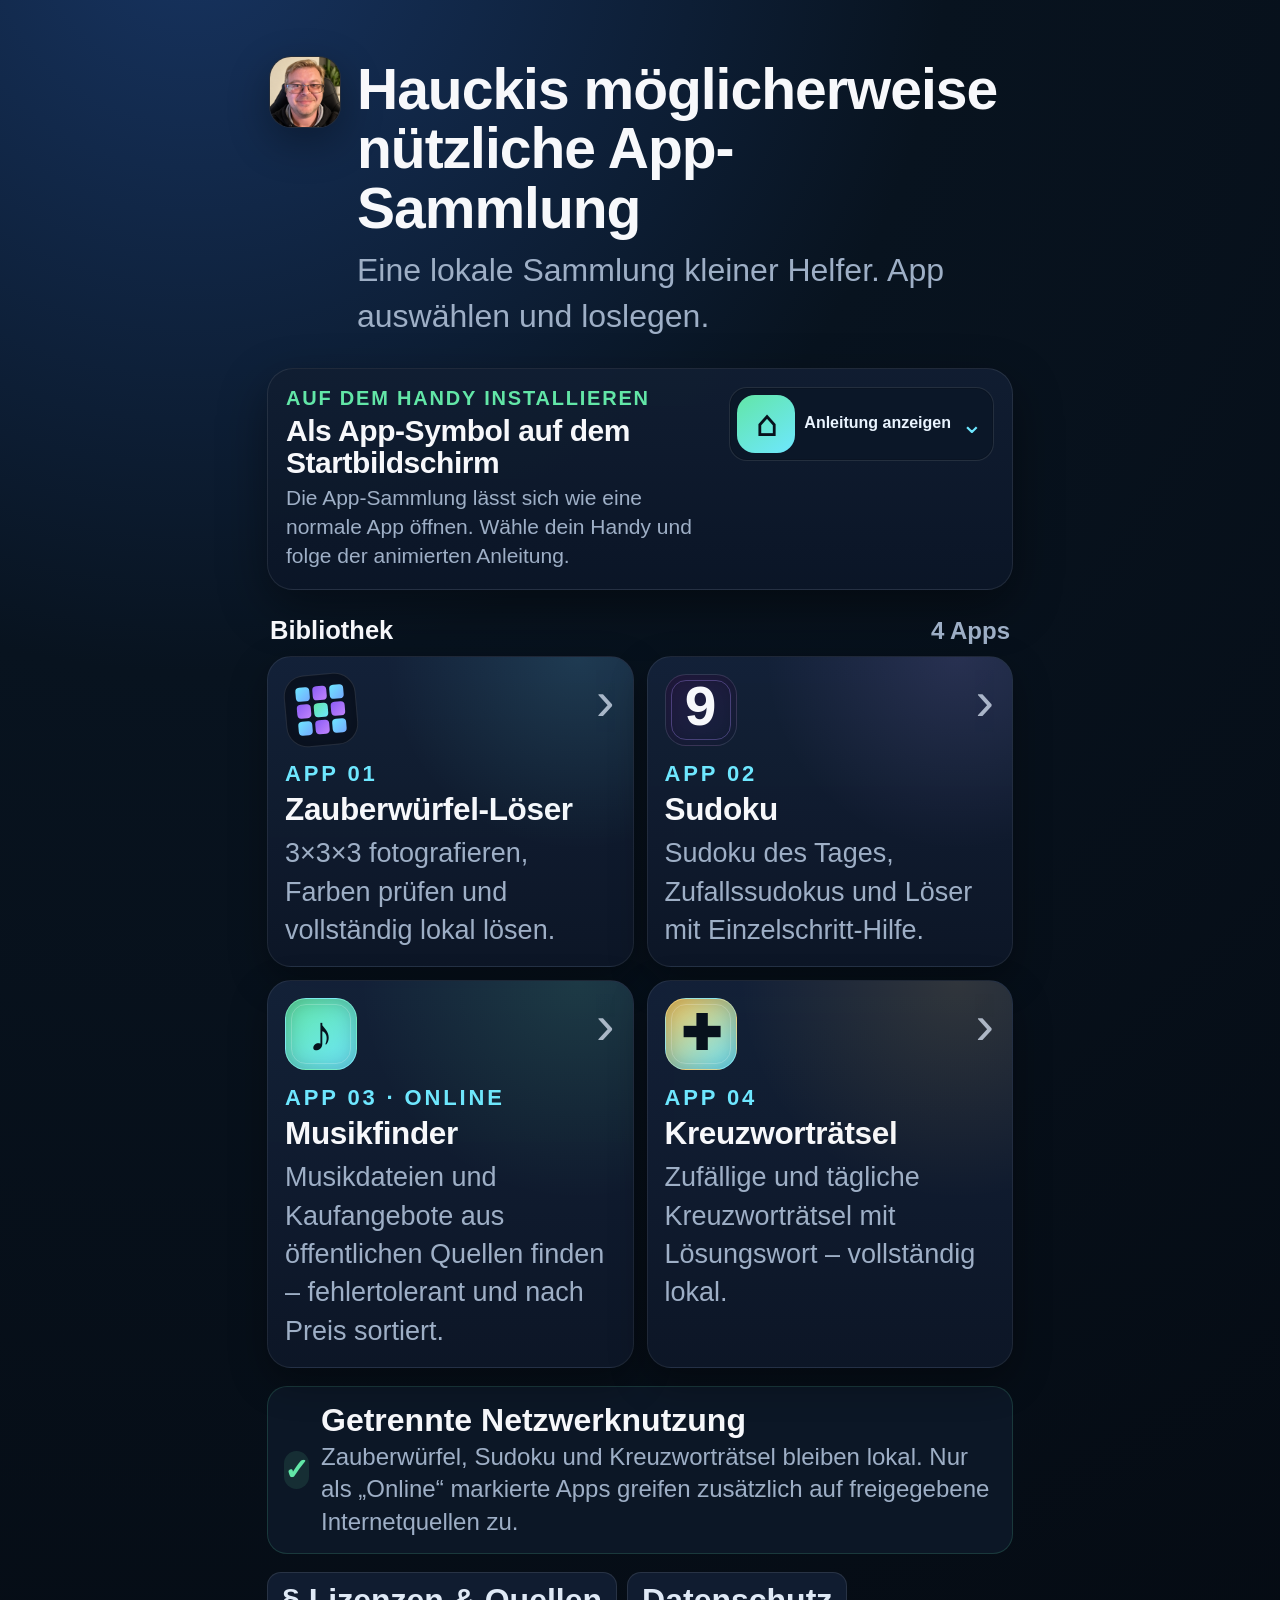
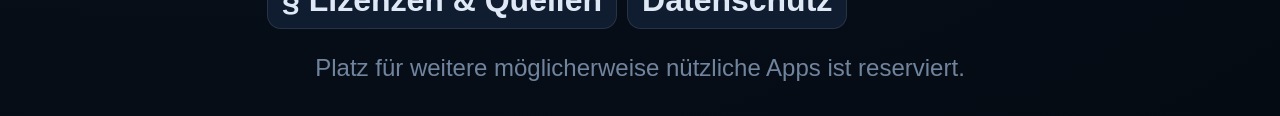
==== commit e89b2201: "Safety stuff, autorelease" ====
--- a/Shared/www/index.html
+++ b/Shared/www/index.html
@@ -32,9 +32,14 @@
           <h2 id="install-title">Als App-Symbol auf dem Startbildschirm</h2>
           <p>Die App-Sammlung lässt sich wie eine normale App öffnen. Wähle dein Handy und folge der animierten Anleitung.</p>
         </div>
-        <div class="install-badge" aria-hidden="true">⌂</div>
+        <button id="install-toggle" class="install-collapse-button" type="button" aria-expanded="false" aria-controls="install-details" aria-label="Installationsanleitung aufklappen">
+          <span class="install-badge" aria-hidden="true">⌂</span>
+          <span class="install-toggle-text">Anleitung anzeigen</span>
+          <span class="install-chevron" aria-hidden="true">⌄</span>
+        </button>
       </div>
 
+      <div id="install-details" class="install-details" hidden>
       <div class="install-platforms" role="tablist" aria-label="Installationsanleitung auswählen">
         <button id="install-ios-tab" class="install-platform active" type="button" role="tab" aria-selected="true" data-platform="ios">
           <span class="platform-icon">●</span><span>iPhone</span>
@@ -106,6 +111,7 @@
 
       <div class="install-progress" aria-hidden="true"><span></span><span></span><span></span><span></span></div>
       <div id="installed-note" class="installed-note hidden">✓ Diese App läuft bereits im installierten App-Modus.</div>
+      </div>
     </section>
 
     <section class="library-section">
--- a/Shared/www/collection.css
+++ b/Shared/www/collection.css
@@ -38,3 +38,20 @@
 .legal-shell{max-width:920px}.legal-back{display:inline-flex;min-height:52px;align-items:center;padding:10px 16px;border-radius:15px;border:1px solid #ffffff1a;background:#101c30;color:#fff;text-decoration:none;font-size:21px;font-weight:850}.legal-hero{margin-top:18px}.legal-info-card{margin-top:14px;padding:18px;border-radius:20px;background:#101b2c;border:1px solid #ffffff16}.legal-info-card h2{font-size:27px;margin:0 0 9px}.legal-info-card p{font-size:19px;line-height:1.52;color:#d9e2ee}.legal-info-card a{color:#6ee7ff;font-weight:800}.legal-info-card code{font-size:.92em;color:#ffe69b}.legal-links{margin-top:18px;display:flex;gap:10px;flex-wrap:wrap}.legal-links a{display:inline-flex;min-height:48px;align-items:center;padding:9px 14px;border-radius:14px;border:1px solid #ffffff1a;background:#101c30;color:#dfe9f6;text-decoration:none;font-weight:850}
 
 .privacy-content h1{font-size:34px;margin:0 0 8px}.privacy-content h2{font-size:25px;margin-top:24px}.privacy-content p{font-size:18px;line-height:1.55;color:#d9e2ee}.privacy-content b{color:#fff}
+
+
+/* Einklappbare PWA-Installationsanleitung: standardmaessig geschlossen. */
+.install-collapse-button{flex:none;min-width:168px;border:1px solid #ffffff1a;border-radius:18px;background:#0b1728;color:#eef6ff;padding:7px 9px 7px 7px;display:grid;grid-template-columns:58px auto 24px;align-items:center;gap:9px;cursor:pointer;text-align:left;box-shadow:inset 0 0 0 1px #0002;transition:border-color .2s ease,background .2s ease,transform .2s ease}
+.install-collapse-button:hover{background:#10213a;border-color:#6ee7ff55}
+.install-collapse-button:active{transform:scale(.985)}
+.install-collapse-button:focus-visible{outline:3px solid #6ee7ff88;outline-offset:3px}
+.install-collapse-button .install-badge{width:58px;height:58px}
+.install-toggle-text{font-size:16px;line-height:1.18;font-weight:900;color:#eaf4ff}
+.install-chevron{font-size:26px;line-height:1;text-align:center;color:var(--cyan);transition:transform .25s ease}
+.install-collapse-button[aria-expanded="true"] .install-chevron{transform:rotate(180deg)}
+.install-details[hidden]{display:none!important}
+.install-details{animation:install-details-open .22s ease-out}
+.install-card.install-collapsed{padding-bottom:18px}
+@keyframes install-details-open{from{opacity:0;transform:translateY(-5px)}to{opacity:1;transform:none}}
+@media(max-width:560px){.install-heading{align-items:center}.install-collapse-button{min-width:0;grid-template-columns:48px 22px;padding:6px}.install-collapse-button .install-badge{width:48px;height:48px;font-size:29px}.install-toggle-text{display:none}}
+@media(prefers-reduced-motion:reduce){.install-details{animation:none}.install-chevron{transition:none}}
